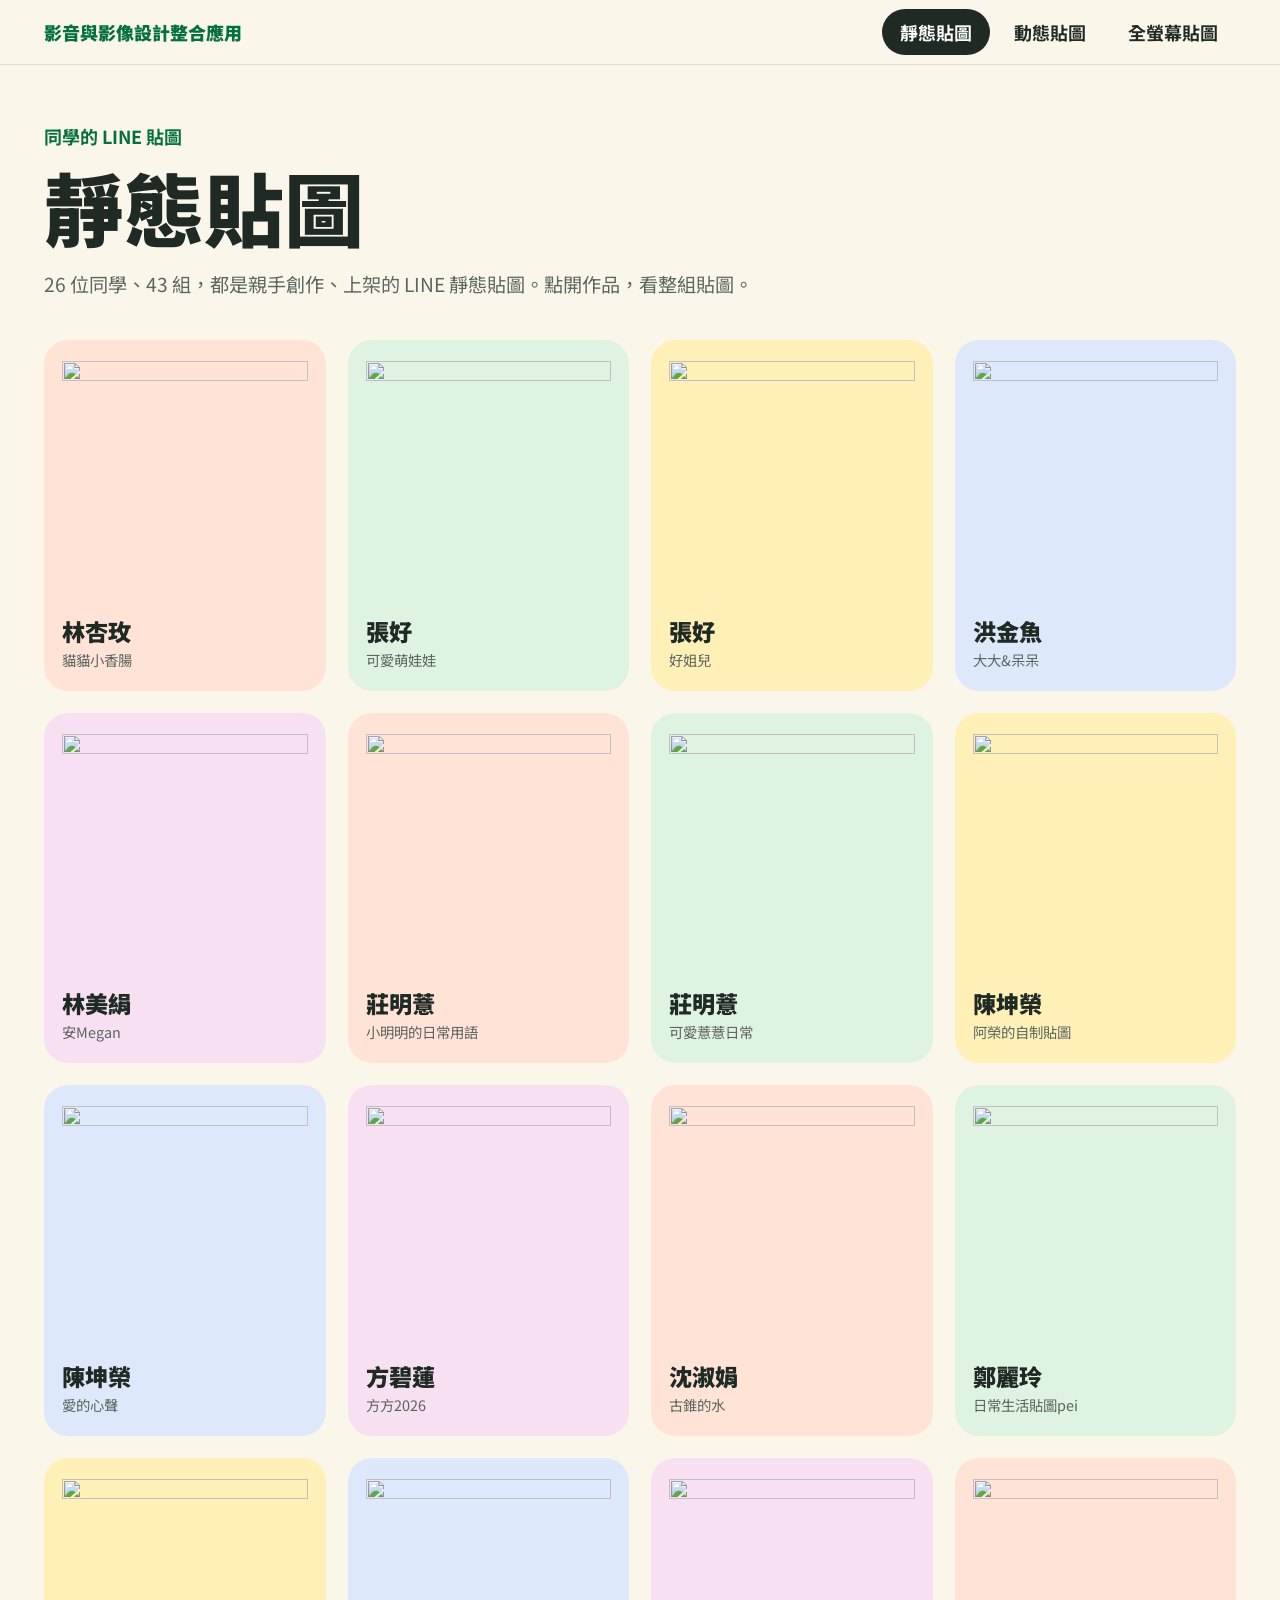
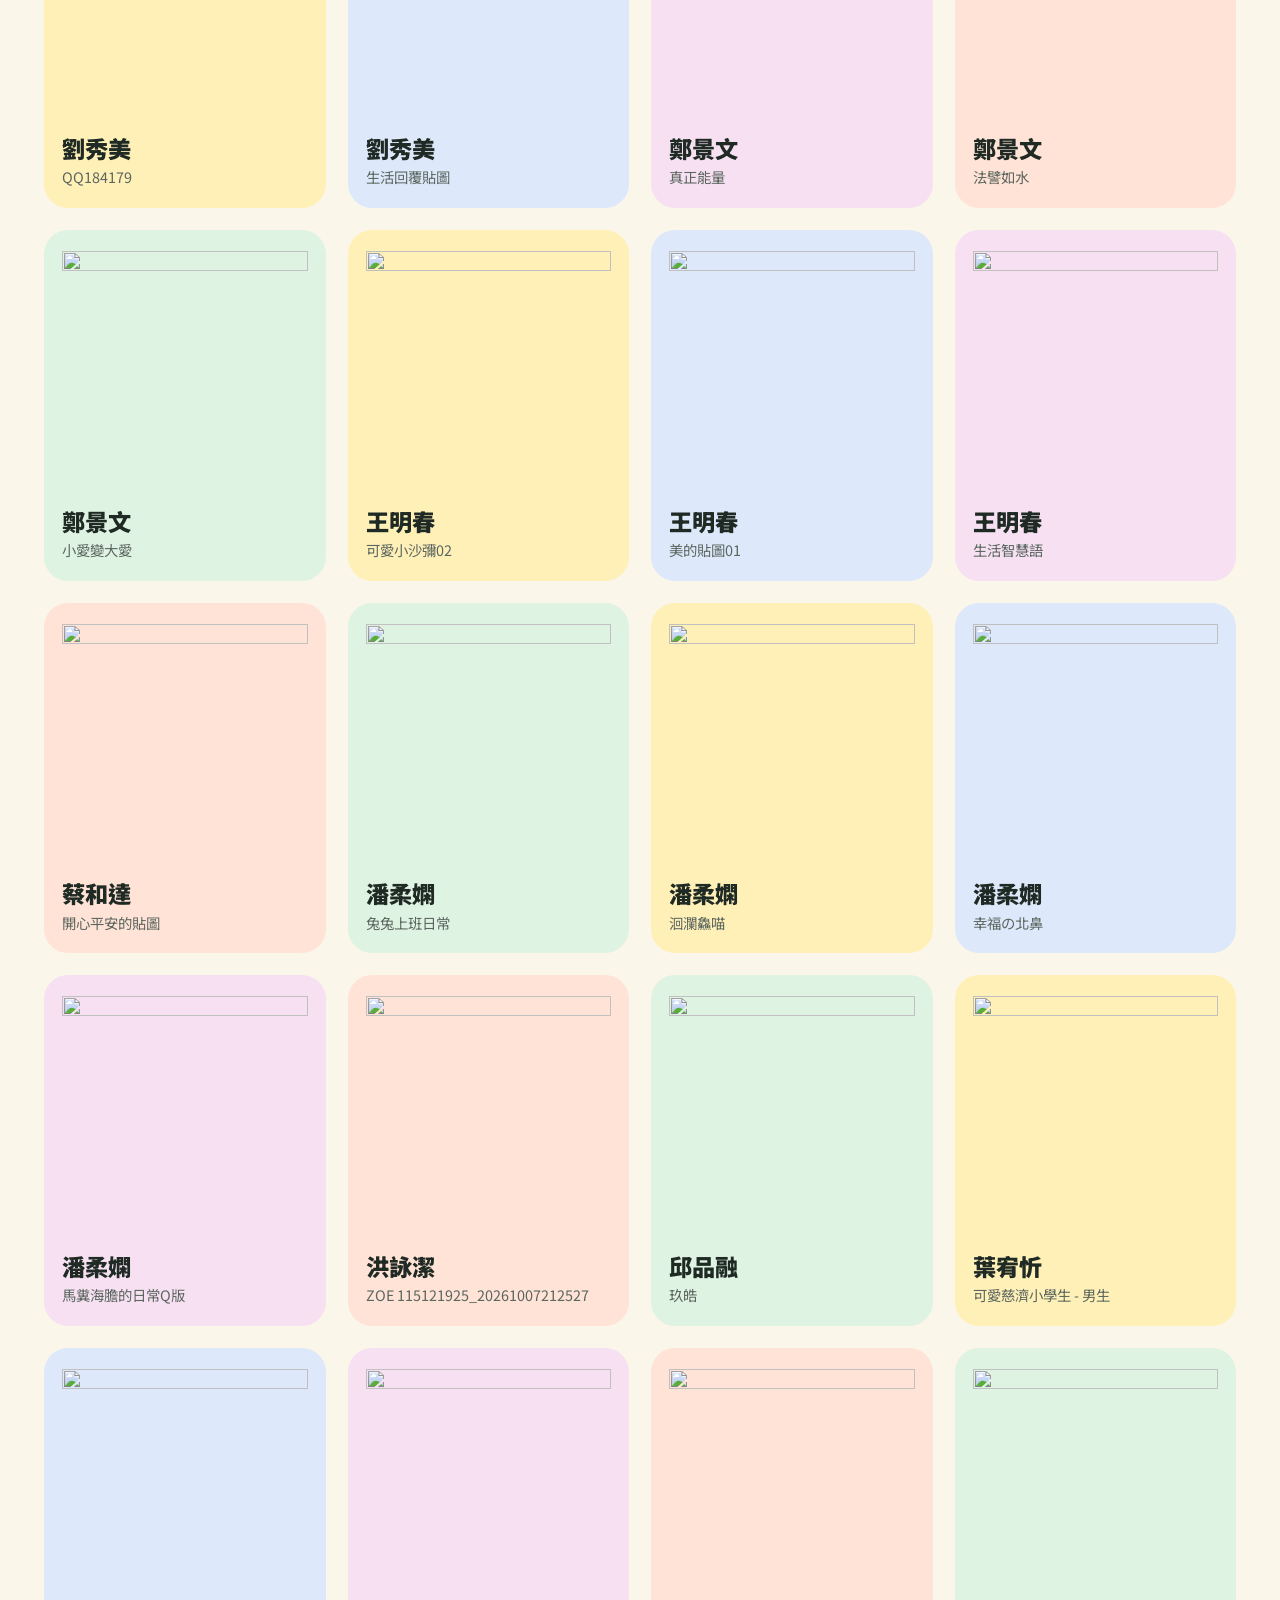
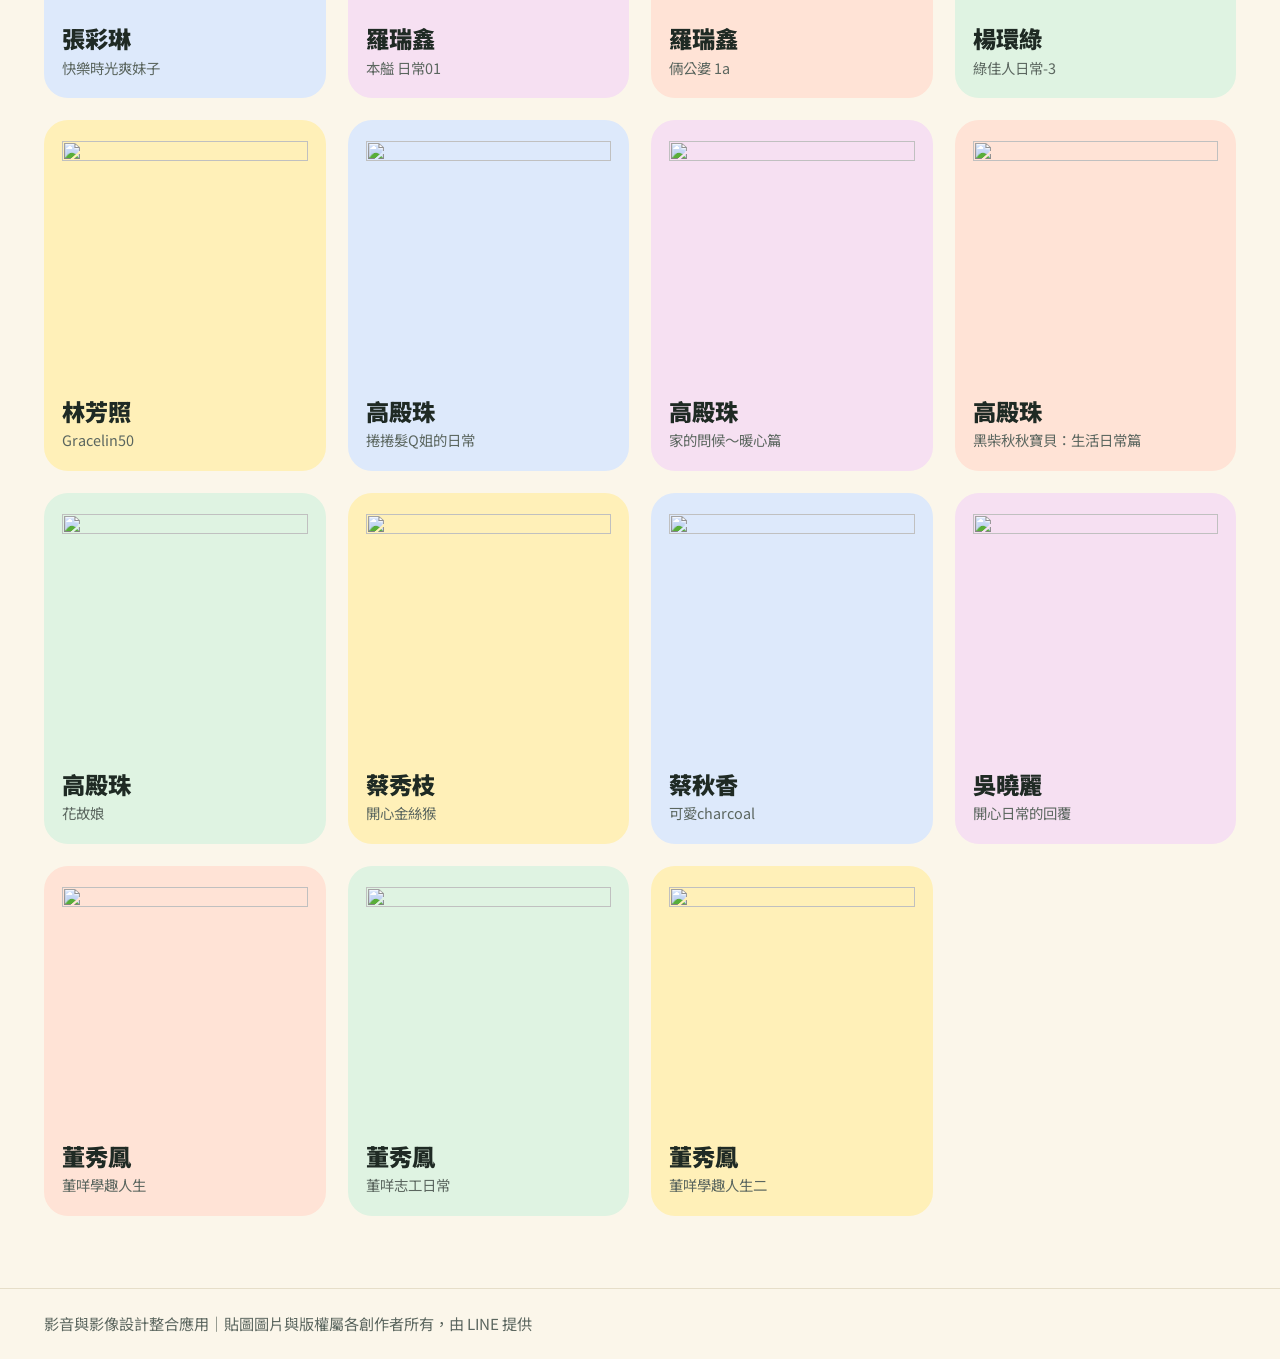
==== index.html @ d30577fb "Add files via upload" ====
<!doctype html>
<html lang="zh-Hant">
<head>
<meta charset="utf-8">
<meta name="viewport" content="width=device-width,initial-scale=1">
<title>靜態貼圖｜影音與影像設計整合應用</title>
<meta name="description" content="影音與影像設計整合應用課程，學生親手創作並上架的 LINE 靜態貼圖。">
<link rel="preconnect" href="https://fonts.googleapis.com">
<link rel="preconnect" href="https://fonts.gstatic.com" crossorigin>
<link href="https://fonts.googleapis.com/css2?family=Noto+Sans+TC:wght@400;500;700;900&display=swap" rel="stylesheet">
<link rel="stylesheet" href="gallery.css">
</head>
<body data-kind="static">
<nav class="topbar" aria-label="貼圖類型">
  <div class="wrap">
    <a class="brand" href="index.html">影音與影像設計整合應用</a>
    <div class="tabs">
      <a href="index.html" aria-current="page">靜態貼圖</a>
      <a href="animated.html">動態貼圖</a>
      <a href="stickers.html">全螢幕貼圖</a>
    </div>
  </div>
</nav>
<div class="wrap">
  <header>
    <div class="course">同學的 LINE 貼圖</div>
    <h1>靜態貼圖</h1>
    <p class="lead"><span id="students"></span> 位同學、<span id="sets"></span> 組，都是親手創作、上架的 LINE 靜態貼圖。點開作品，看整組貼圖。</p>
  </header>
  <main class="grid" id="grid"></main>
</div>
<footer><div class="wrap">影音與影像設計整合應用｜貼圖圖片與版權屬各創作者所有，由 LINE 提供</div></footer>

<dialog id="dlg" aria-labelledby="dName">
  <div class="sheet">
    <div class="stage" id="stage"><img id="stageImg" alt=""></div>
    <div class="info">
      <button class="close" id="close" type="button" aria-label="關閉">×</button>
      <h2 id="dName"></h2>
      <p class="set" id="dSet"></p>
      <p class="tip" id="dTip"></p>
      <div class="thumbs" id="thumbs"></div>
      <a class="store" id="dStore" target="_blank" rel="noopener">到 LINE 貼圖小舖看這組 ↗</a>
    </div>
  </div>
</dialog>

<script>
// 資料來源：學生貼圖連結整理.xlsx。新增作品就加一筆：set 是貼圖組編號（網址最後的數字）；
// first、n 是第一張貼圖的編號與張數，可在 LINE 商店頁查到，查不到時留 0（只顯示主圖）
const WORKS = [
  { name:'林杏玫', set:37259872, title:'貓貓小香腸', first:914107625, n:16 },
  { name:'張好', set:37222917, title:'可愛萌娃娃', first:913228737, n:16 },
  { name:'張好', set:37288421, title:'好姐兒', first:914771297, n:16 },
  { name:'洪金魚', set:37137499, title:'大大&呆呆', first:911196577, n:8 },
  { name:'林美絹', set:37300763, title:'安Megan', first:915084409, n:16 },
  { name:'莊明薏', set:37144976, title:'小明明的日常用語', first:911380385, n:16 },
  { name:'莊明薏', set:37363705, title:'可愛薏薏日常', first:916569505, n:16 },
  { name:'陳坤榮', set:37137330, title:'阿榮的自制貼圖', first:911193545, n:8 },
  { name:'陳坤榮', set:37147687, title:'愛的心聲', first:911444761, n:8 },
  { name:'方碧蓮', set:37137345, title:'方方2026', first:911193761, n:8 },
  { name:'沈淑娟', set:37300795, title:'古錐的水', first:915084969, n:16 },
  { name:'鄭麗玲', set:37159241, title:'日常生活貼圖pei', first:911714897, n:16 },
  { name:'劉秀美', set:37141208, title:'QQ184179', first:911283177, n:8 },
  { name:'劉秀美', set:37214754, title:'生活回覆貼圖', first:913035081, n:16 },
  { name:'鄭景文', set:37137026, title:'真正能量', first:911187369, n:8 },
  { name:'鄭景文', set:37514798, title:'法譬如水', first:920200265, n:8 },
  { name:'鄭景文', set:37452061, title:'小愛變大愛', first:918692025, n:8 },
  { name:'王明春', set:37262075, title:'可愛小沙彌02', first:914158433, n:16 },
  { name:'王明春', set:37430529, title:'美的貼圖01', first:918159545, n:32 },
  { name:'王明春', set:37538288, title:'生活智慧語', first:920761433, n:8 },
  { name:'蔡和達', set:37310462, title:'開心平安的貼圖', first:915300305, n:8 },
  { name:'潘柔嫻', set:37137022, title:'兔兔上班日常', first:911187265, n:16 },
  { name:'潘柔嫻', set:37116670, title:'洄瀾鱻喵', first:910724249, n:24 },
  { name:'潘柔嫻', set:36268414, title:'幸福の北鼻', first:891923777, n:16 },
  { name:'潘柔嫻', set:35573652, title:'馬糞海膽的日常Q版', first:877068305, n:8 },
  { name:'洪詠潔', set:37152303, title:'ZOE 115121925_20261007212527', first:911563881, n:16 },
  { name:'邱品融', set:37137031, title:'玖皓', first:911187481, n:24 },
  { name:'葉宥忻', set:37137368, title:'可愛慈濟小學生 - 男生', first:911194193, n:8 },
  { name:'張彩琳', set:37204869, title:'快樂時光爽妹子', first:912791897, n:16 },
  { name:'羅瑞鑫', set:37355161, title:'本艗 日常01', first:916362809, n:16 },
  { name:'羅瑞鑫', set:37361729, title:'倆公婆 1a', first:916509857, n:16 },
  { name:'楊環綠', set:37302222, title:'綠佳人日常-3', first:915115281, n:16 },
  { name:'林芳照', set:37528142, title:'Gracelin50', first:920510177, n:24 },
  { name:'高殿珠', set:37389856, title:'捲捲髮Q姐的日常', first:917181033, n:16 },
  { name:'高殿珠', set:37229498, title:'家的問候～暖心篇', first:913405217, n:16 },
  { name:'高殿珠', set:37200157, title:'黑柴秋秋寶貝：生活日常篇', first:912680649, n:16 },
  { name:'高殿珠', set:37153997, title:'花故娘', first:911607017, n:8 },
  { name:'蔡秀枝', set:37300803, title:'開心金絲猴', first:915085121, n:16 },
  { name:'蔡秋香', set:37267071, title:'可愛charcoal', first:914286017, n:16 },
  { name:'吳曉麗', set:37300823, title:'開心日常的回覆', first:915085481, n:16 },
  { name:'董秀鳳', set:37171650, title:'董咩學趣人生', first:911996625, n:16 },
  { name:'董秀鳳', set:37172323, title:'董咩志工日常', first:912009121, n:24 },
  { name:'董秀鳳', set:37264048, title:'董咩學趣人生二', first:914214609, n:16 },
];
</script>
<script src="gallery.js"></script>
</body>
</html>
---- gallery.css ----
/* 三個貼圖頁（靜態／動態／全螢幕）共用樣式 */
:root{--bg:#fbf6ea;--ink:#1f2a24;--mut:#5b665f;--green:#06c755;--green-ink:#04713a;--line:#e6dec9;--t0:#ffe3d6;--t1:#dff3e2;--t2:#fff0b8;--t3:#dde9fb;--t4:#f6e0f2}
*{box-sizing:border-box;margin:0}
html{color-scheme:light;scroll-padding-top:80px}
body{background:var(--bg);color:var(--ink);font:400 18px/1.7 "Noto Sans TC","Microsoft JhengHei","PingFang TC",sans-serif}
.wrap{max-width:1240px;margin:auto;padding:0 24px}

/* 固定在上方的切換選單 */
.topbar{position:sticky;top:0;z-index:10;background:rgba(251,246,234,.94);backdrop-filter:blur(8px);border-bottom:1px solid var(--line)}
.topbar .wrap{display:flex;align-items:center;gap:16px;min-height:64px}
.brand{font-weight:900;color:var(--green-ink);text-decoration:none;white-space:nowrap;margin-right:auto}
.tabs{display:flex;gap:6px}
.tabs a{display:block;padding:8px 18px;border-radius:99px;color:var(--ink);font-weight:700;text-decoration:none;white-space:nowrap}
.tabs a:hover{background:#efe8d6}
.tabs a[aria-current=page]{background:var(--ink);color:#fff}
.tabs a:focus-visible,.brand:focus-visible{outline:3px solid var(--green-ink);outline-offset:2px}

header{padding:56px 0 40px}
.course{font-weight:700;color:var(--green-ink)}
h1{font-size:clamp(2.6rem,7vw,5rem);font-weight:900;line-height:1.1;margin:10px 0 18px}
.lead{color:var(--mut);font-size:1.2rem;max-width:40em}
.grid{display:grid;grid-template-columns:repeat(4,minmax(0,1fr));gap:22px;padding-bottom:72px}
.tile{position:relative;display:flex;flex-direction:column;width:100%;padding:18px 18px 20px;border:0;border-radius:24px;font:inherit;color:inherit;text-align:left;cursor:pointer;transition:transform .16s}
.tile:hover{transform:translateY(-5px) rotate(-1deg)}
.tile:focus-visible,.thumb:focus-visible,.close:focus-visible,.store:focus-visible{outline:3px solid var(--green-ink);outline-offset:3px}
.tile img{display:block;width:100%;height:auto;aspect-ratio:1;object-fit:contain;margin-bottom:12px}
.name{font-size:1.45rem;font-weight:900;line-height:1.3}
.set{color:var(--mut);font-size:.9rem;line-height:1.45;margin-top:4px}
footer{border-top:1px solid var(--line);padding:22px 0;color:var(--mut);font-size:.95rem}

dialog{width:min(980px,calc(100vw - 32px));max-height:calc(100dvh - 32px);margin:auto;padding:0;border:0;border-radius:24px;background:#fff;color:var(--ink);overflow:auto}
dialog::backdrop{background:rgba(20,30,24,.72)}
.sheet{display:grid;grid-template-columns:minmax(0,1.1fr) minmax(0,1fr)}
.stage{display:flex;align-items:center;justify-content:center;min-height:440px;padding:24px;background:var(--stage,var(--t1))}
.stage img{display:block;width:100%;max-width:420px;height:auto;aspect-ratio:1;object-fit:contain}
.info{position:relative;display:flex;flex-direction:column;gap:12px;padding:28px 26px}
.info h2{font-size:2rem;font-weight:900;line-height:1.25;padding-right:48px}
.info .set{font-size:1rem}
.close{position:absolute;top:18px;right:18px;width:44px;height:44px;border:0;border-radius:50%;background:#efece2;font:inherit;font-size:1.3rem;color:inherit;cursor:pointer}
.tip{color:var(--mut);font-size:.95rem}
.thumbs{display:grid;grid-template-columns:repeat(4,minmax(0,1fr));gap:8px}
.thumb{padding:4px;border:2px solid transparent;border-radius:12px;background:#f6f3ea;cursor:pointer}
.thumb[aria-pressed=true]{border-color:var(--green-ink);background:#fff}
.thumb img{display:block;width:100%;height:auto;aspect-ratio:1;object-fit:contain}
.store{display:block;margin-top:auto;padding:13px 18px;border-radius:99px;background:var(--green);color:#04210f;font-weight:700;text-align:center;text-decoration:none}

@media(max-width:1020px){.grid{grid-template-columns:repeat(3,minmax(0,1fr))}}
@media(max-width:760px){
  .wrap{padding:0 16px}
  .topbar .wrap{flex-wrap:wrap;gap:4px 12px;padding-top:8px;padding-bottom:8px}
  .brand{font-size:.95rem}
  .tabs{width:100%}
  .tabs a{flex:1;padding:8px 6px;text-align:center;font-size:.95rem}
  header{padding:32px 0 24px}
  .grid{grid-template-columns:repeat(2,minmax(0,1fr));gap:14px}
  .tile{padding:12px 12px 16px;border-radius:18px}

  .name{font-size:1.25rem}
  .sheet{grid-template-columns:minmax(0,1fr)}
  .stage{min-height:0;padding:16px}
  .stage img{max-width:280px}
  .info{padding:20px 16px}
}
@media(prefers-reduced-motion:reduce){.tile{transition:none}.tile:hover{transform:none}}
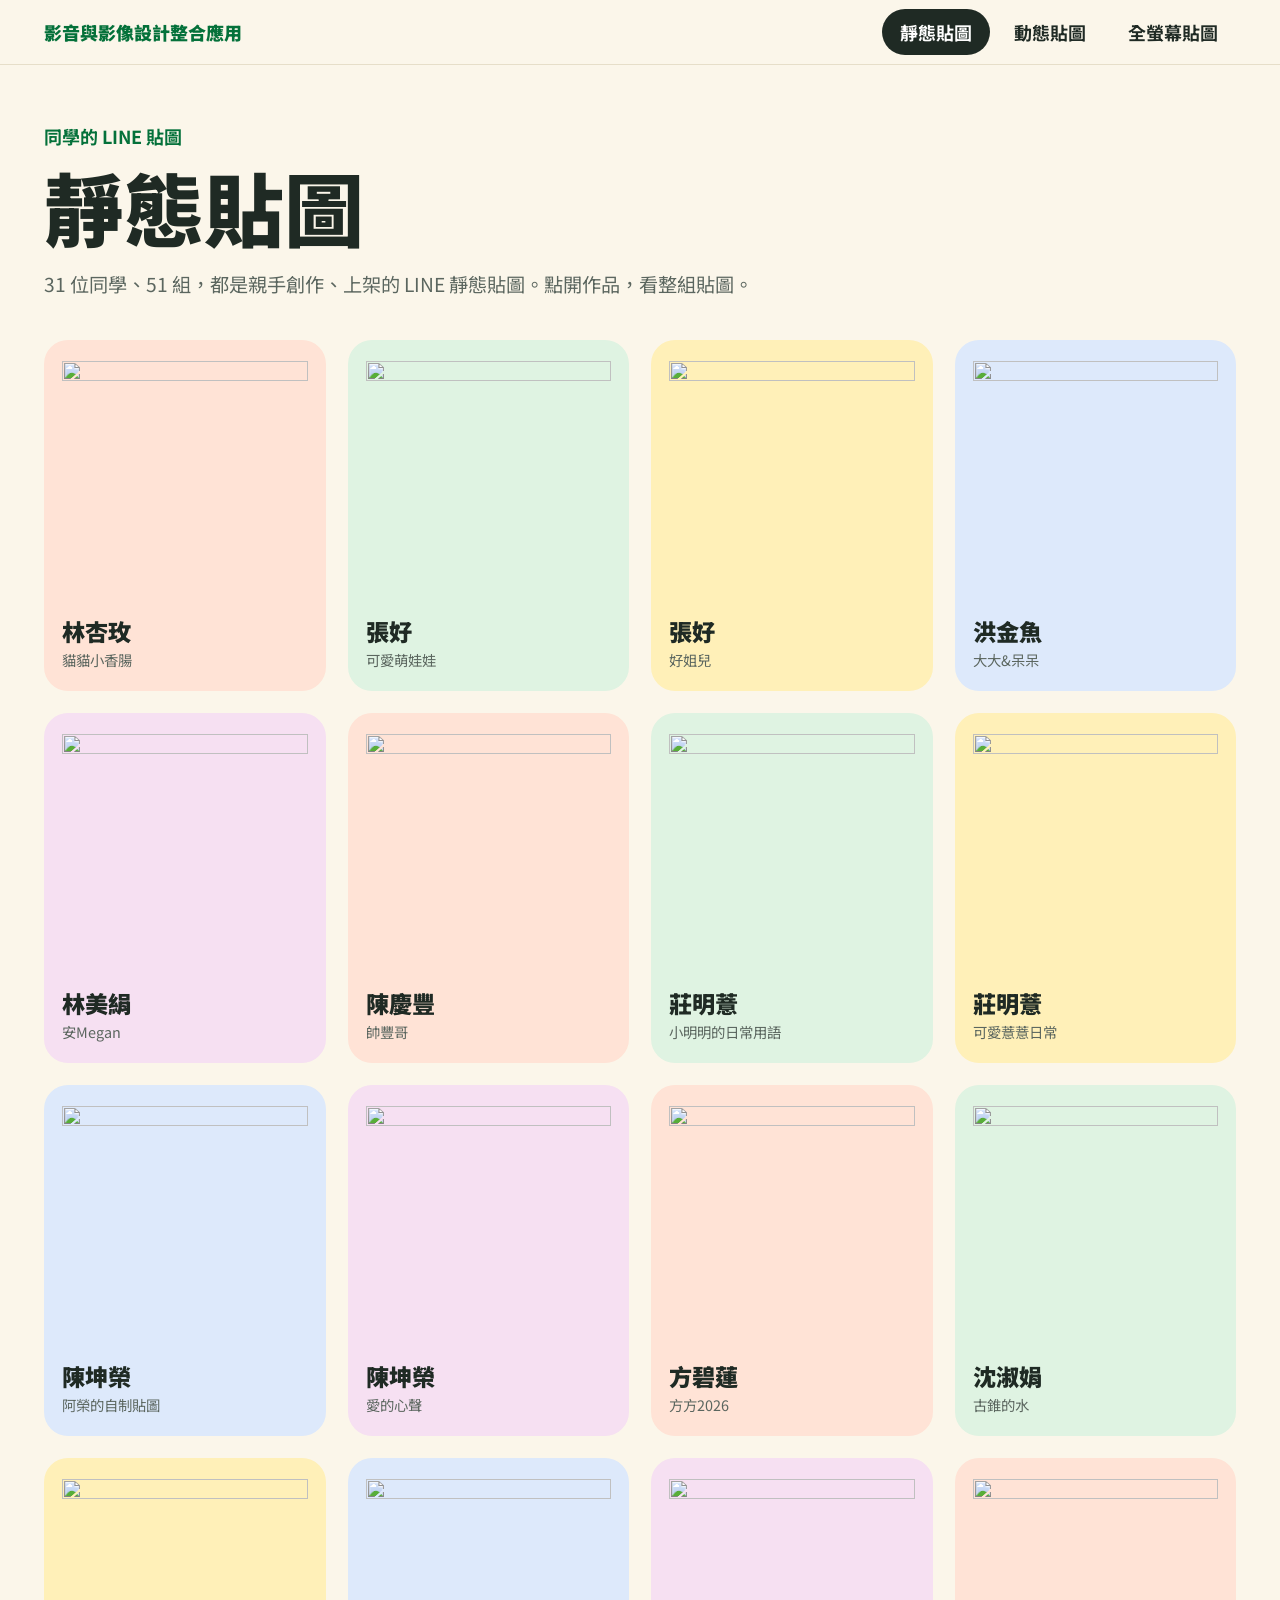
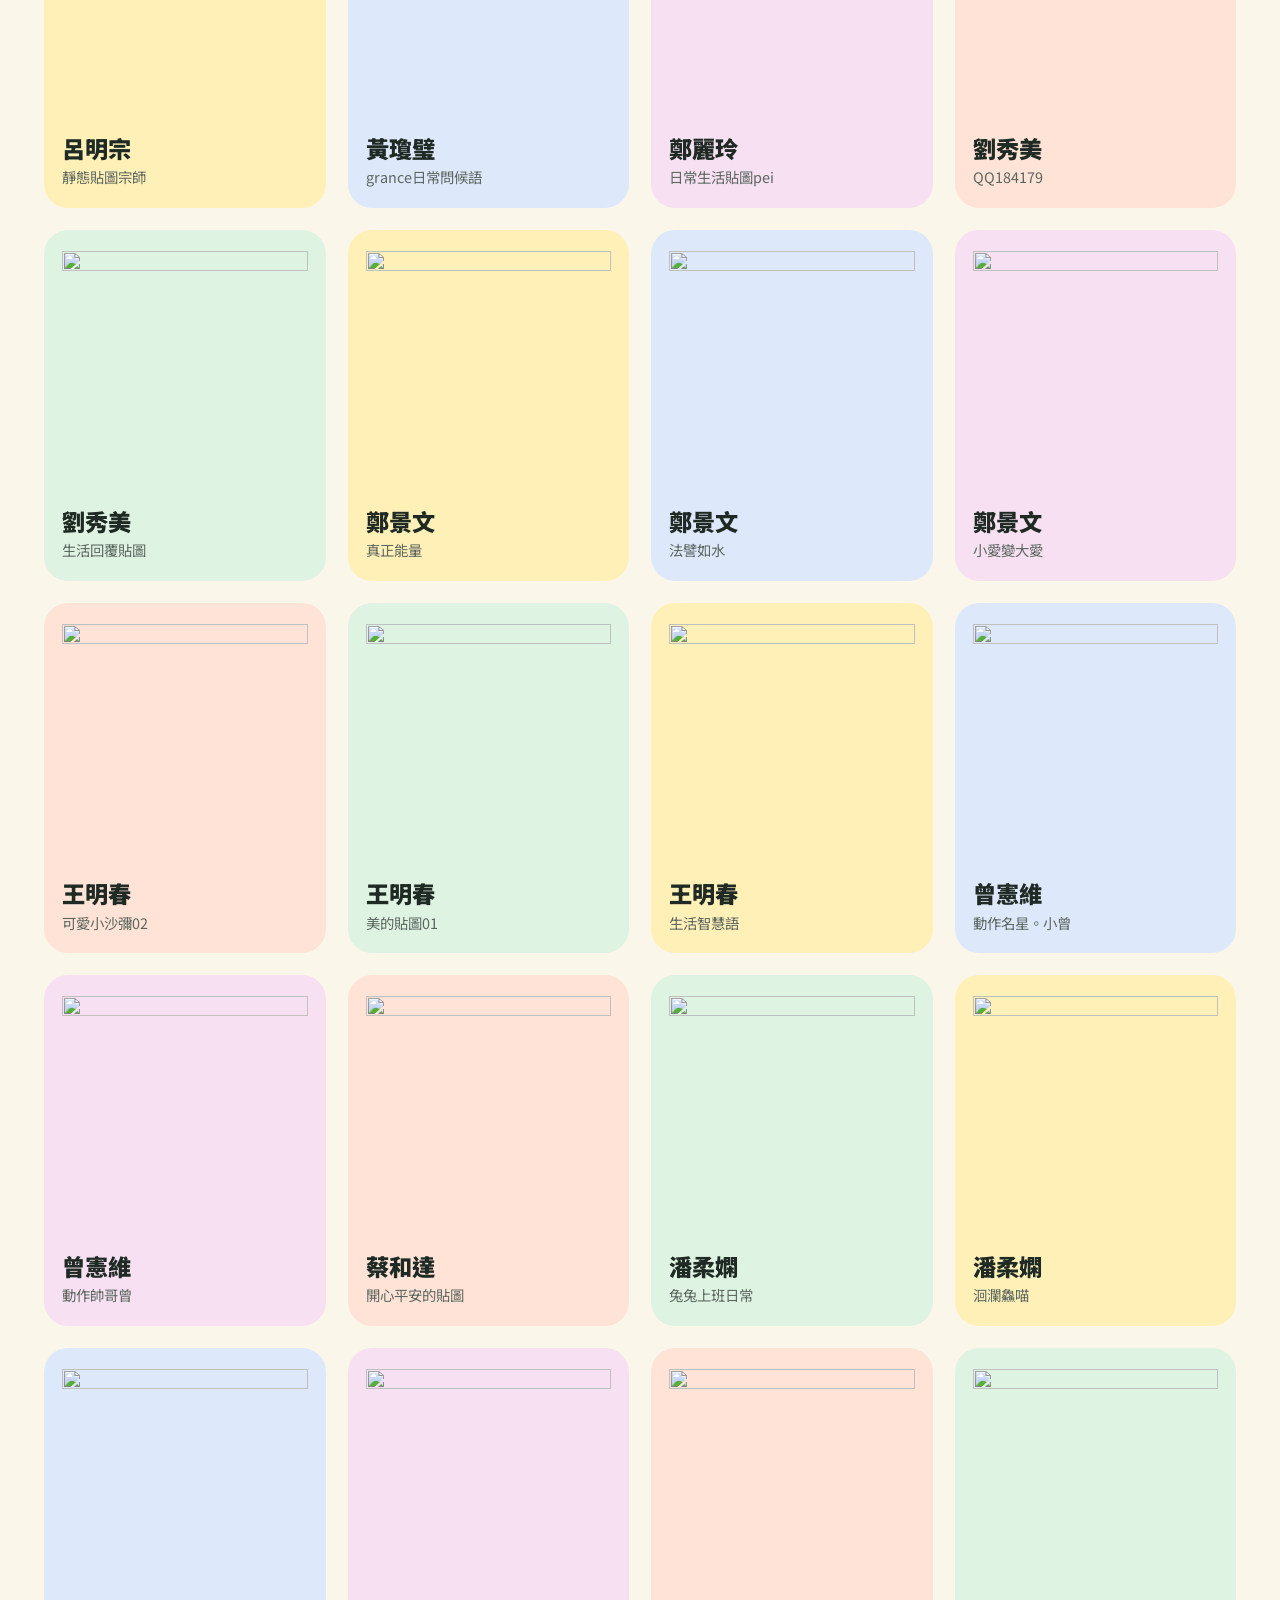
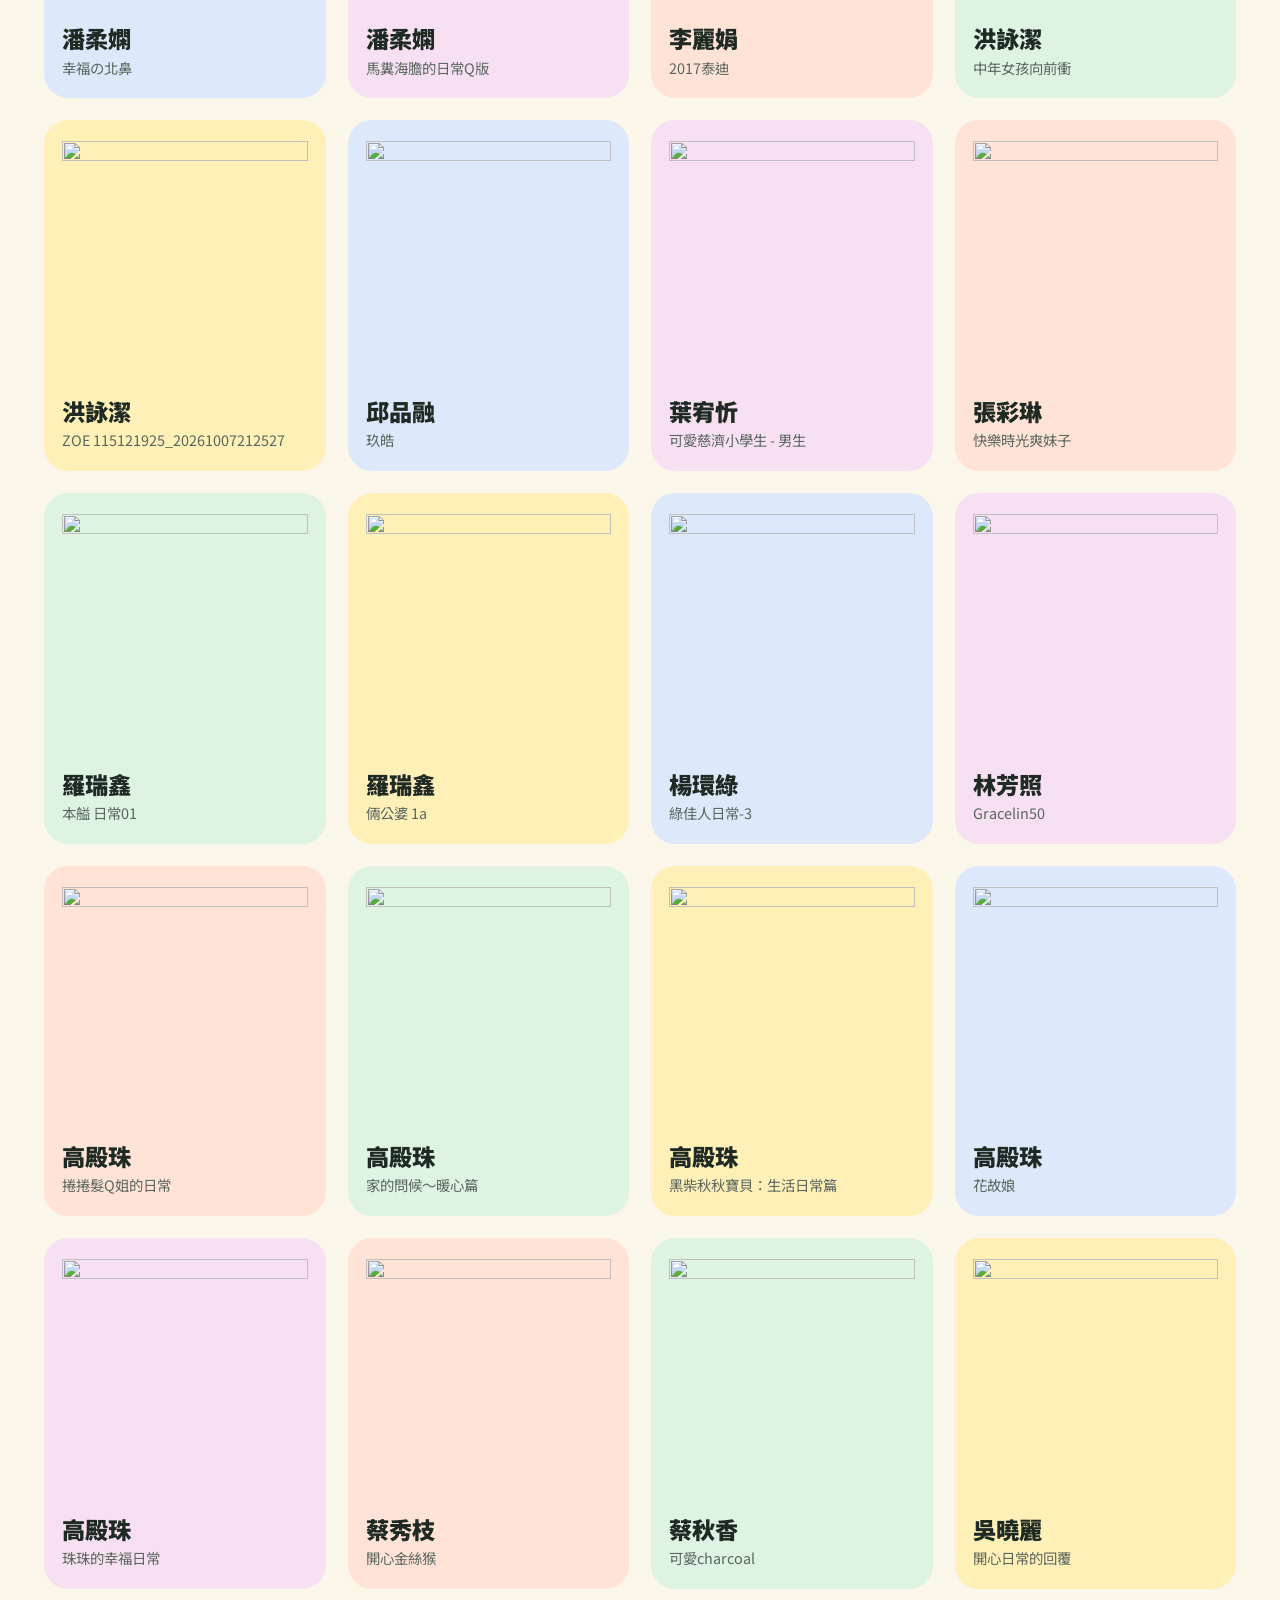
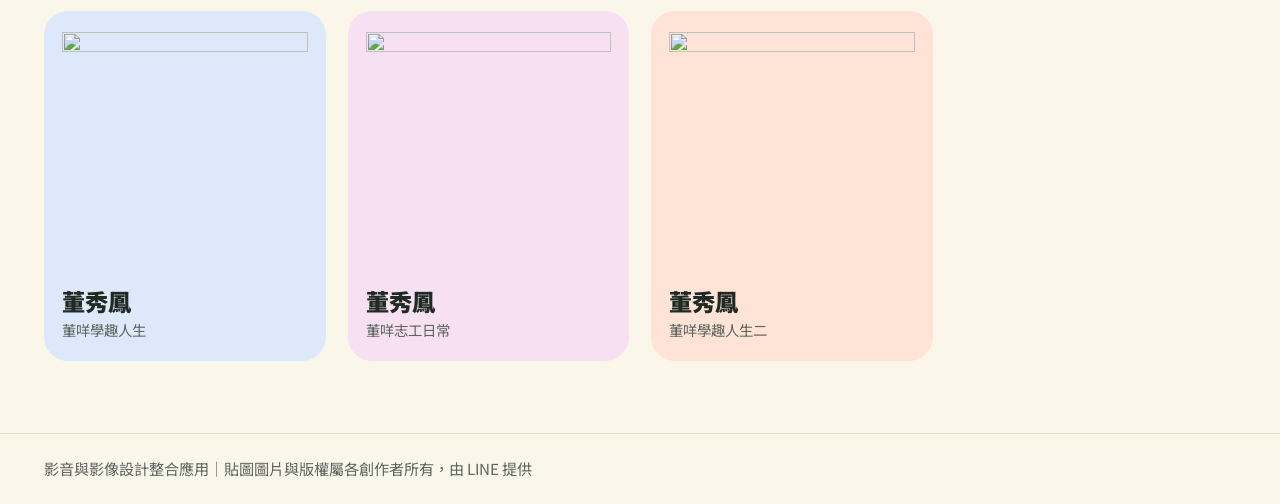
==== commit 83d57d3a: "Add files via upload" ====
--- a/index.html
+++ b/index.html
@@ -54,12 +54,15 @@
   { name:'張好', set:37288421, title:'好姐兒', first:914771297, n:16 },
   { name:'洪金魚', set:37137499, title:'大大&呆呆', first:911196577, n:8 },
   { name:'林美絹', set:37300763, title:'安Megan', first:915084409, n:16 },
+  { name:'陳慶豐', set:37300799, title:'帥豐哥', first:915085041, n:16 },
   { name:'莊明薏', set:37144976, title:'小明明的日常用語', first:911380385, n:16 },
   { name:'莊明薏', set:37363705, title:'可愛薏薏日常', first:916569505, n:16 },
   { name:'陳坤榮', set:37137330, title:'阿榮的自制貼圖', first:911193545, n:8 },
   { name:'陳坤榮', set:37147687, title:'愛的心聲', first:911444761, n:8 },
   { name:'方碧蓮', set:37137345, title:'方方2026', first:911193761, n:8 },
   { name:'沈淑娟', set:37300795, title:'古錐的水', first:915084969, n:16 },
+  { name:'呂明宗', set:37343362, title:'靜態貼圖宗師', first:916080225, n:8 },
+  { name:'黃瓊璧', set:36977688, title:'grance日常問候語', first:907509457, n:16 },
   { name:'鄭麗玲', set:37159241, title:'日常生活貼圖pei', first:911714897, n:16 },
   { name:'劉秀美', set:37141208, title:'QQ184179', first:911283177, n:8 },
   { name:'劉秀美', set:37214754, title:'生活回覆貼圖', first:913035081, n:16 },
@@ -69,11 +72,15 @@
   { name:'王明春', set:37262075, title:'可愛小沙彌02', first:914158433, n:16 },
   { name:'王明春', set:37430529, title:'美的貼圖01', first:918159545, n:32 },
   { name:'王明春', set:37538288, title:'生活智慧語', first:920761433, n:8 },
+  { name:'曾憲維', set:37137326, title:'動作名星。小曾', first:911193449, n:8 },
+  { name:'曾憲維', set:37137348, title:'動作帥哥曾', first:911193809, n:8 },
   { name:'蔡和達', set:37310462, title:'開心平安的貼圖', first:915300305, n:8 },
   { name:'潘柔嫻', set:37137022, title:'兔兔上班日常', first:911187265, n:16 },
   { name:'潘柔嫻', set:37116670, title:'洄瀾鱻喵', first:910724249, n:24 },
   { name:'潘柔嫻', set:36268414, title:'幸福の北鼻', first:891923777, n:16 },
   { name:'潘柔嫻', set:35573652, title:'馬糞海膽的日常Q版', first:877068305, n:8 },
+  { name:'李麗娟', set:37300782, title:'2017泰迪', first:915084721, n:16 },
+  { name:'洪詠潔', set:37744215, title:'中年女孩向前衝', first:925777137, n:8 },
   { name:'洪詠潔', set:37152303, title:'ZOE 115121925_20261007212527', first:911563881, n:16 },
   { name:'邱品融', set:37137031, title:'玖皓', first:911187481, n:24 },
   { name:'葉宥忻', set:37137368, title:'可愛慈濟小學生 - 男生', first:911194193, n:8 },
@@ -86,6 +93,7 @@
   { name:'高殿珠', set:37229498, title:'家的問候～暖心篇', first:913405217, n:16 },
   { name:'高殿珠', set:37200157, title:'黑柴秋秋寶貝：生活日常篇', first:912680649, n:16 },
   { name:'高殿珠', set:37153997, title:'花故娘', first:911607017, n:8 },
+  { name:'高殿珠', set:37828117, title:'珠珠的幸福日常', first:927794745, n:32 },
   { name:'蔡秀枝', set:37300803, title:'開心金絲猴', first:915085121, n:16 },
   { name:'蔡秋香', set:37267071, title:'可愛charcoal', first:914286017, n:16 },
   { name:'吳曉麗', set:37300823, title:'開心日常的回覆', first:915085481, n:16 },
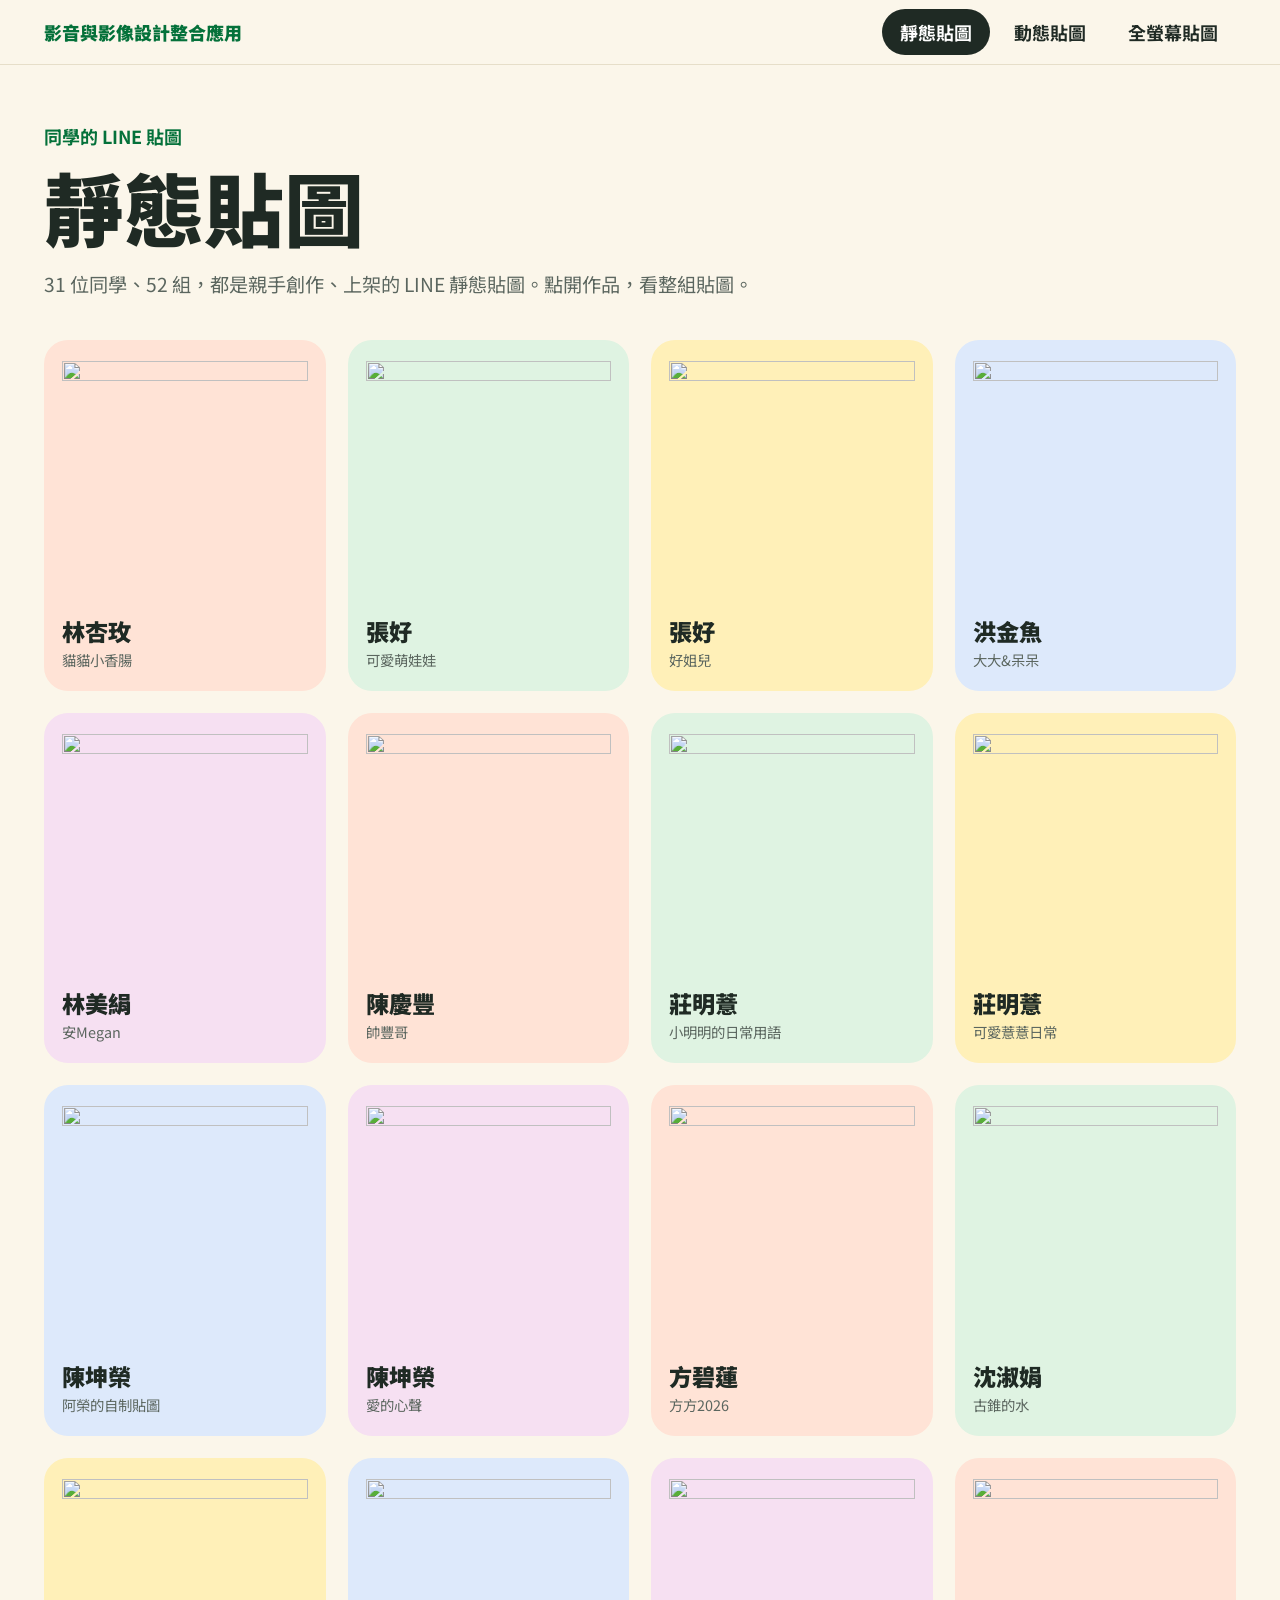
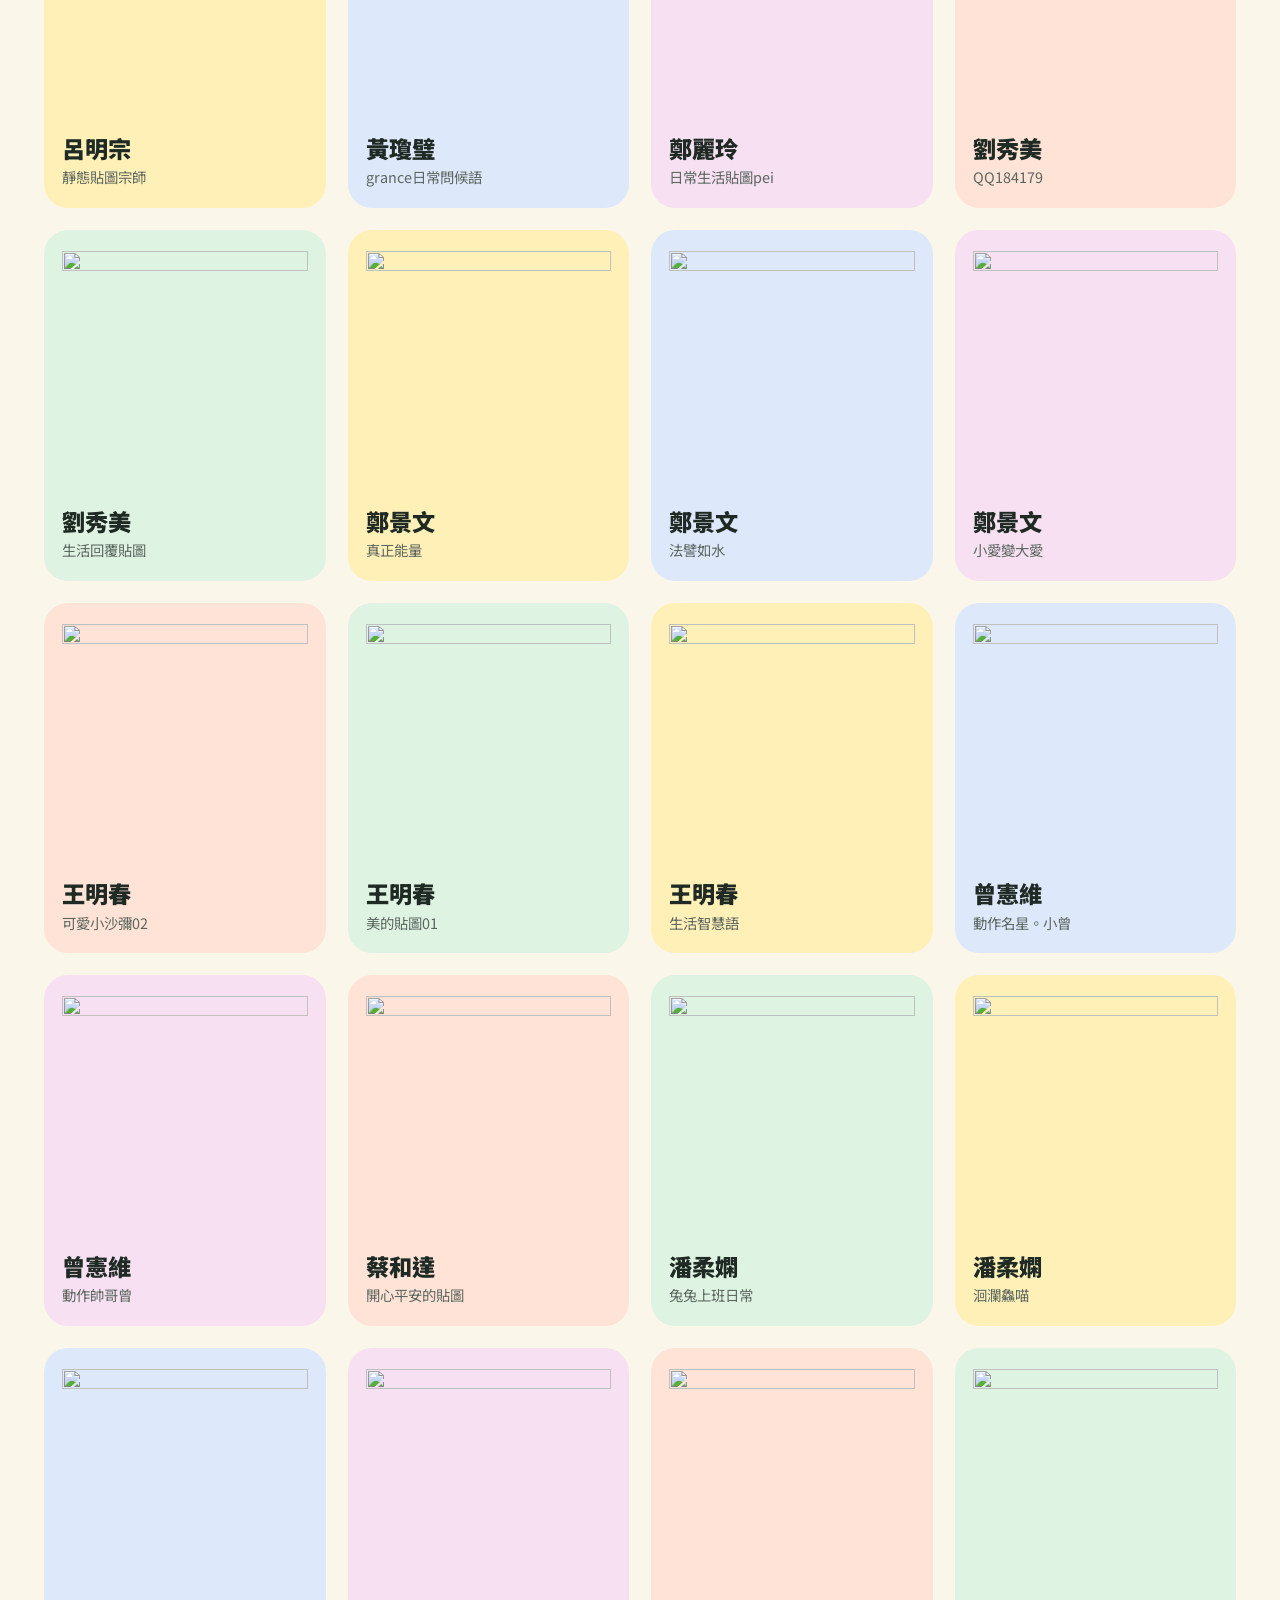
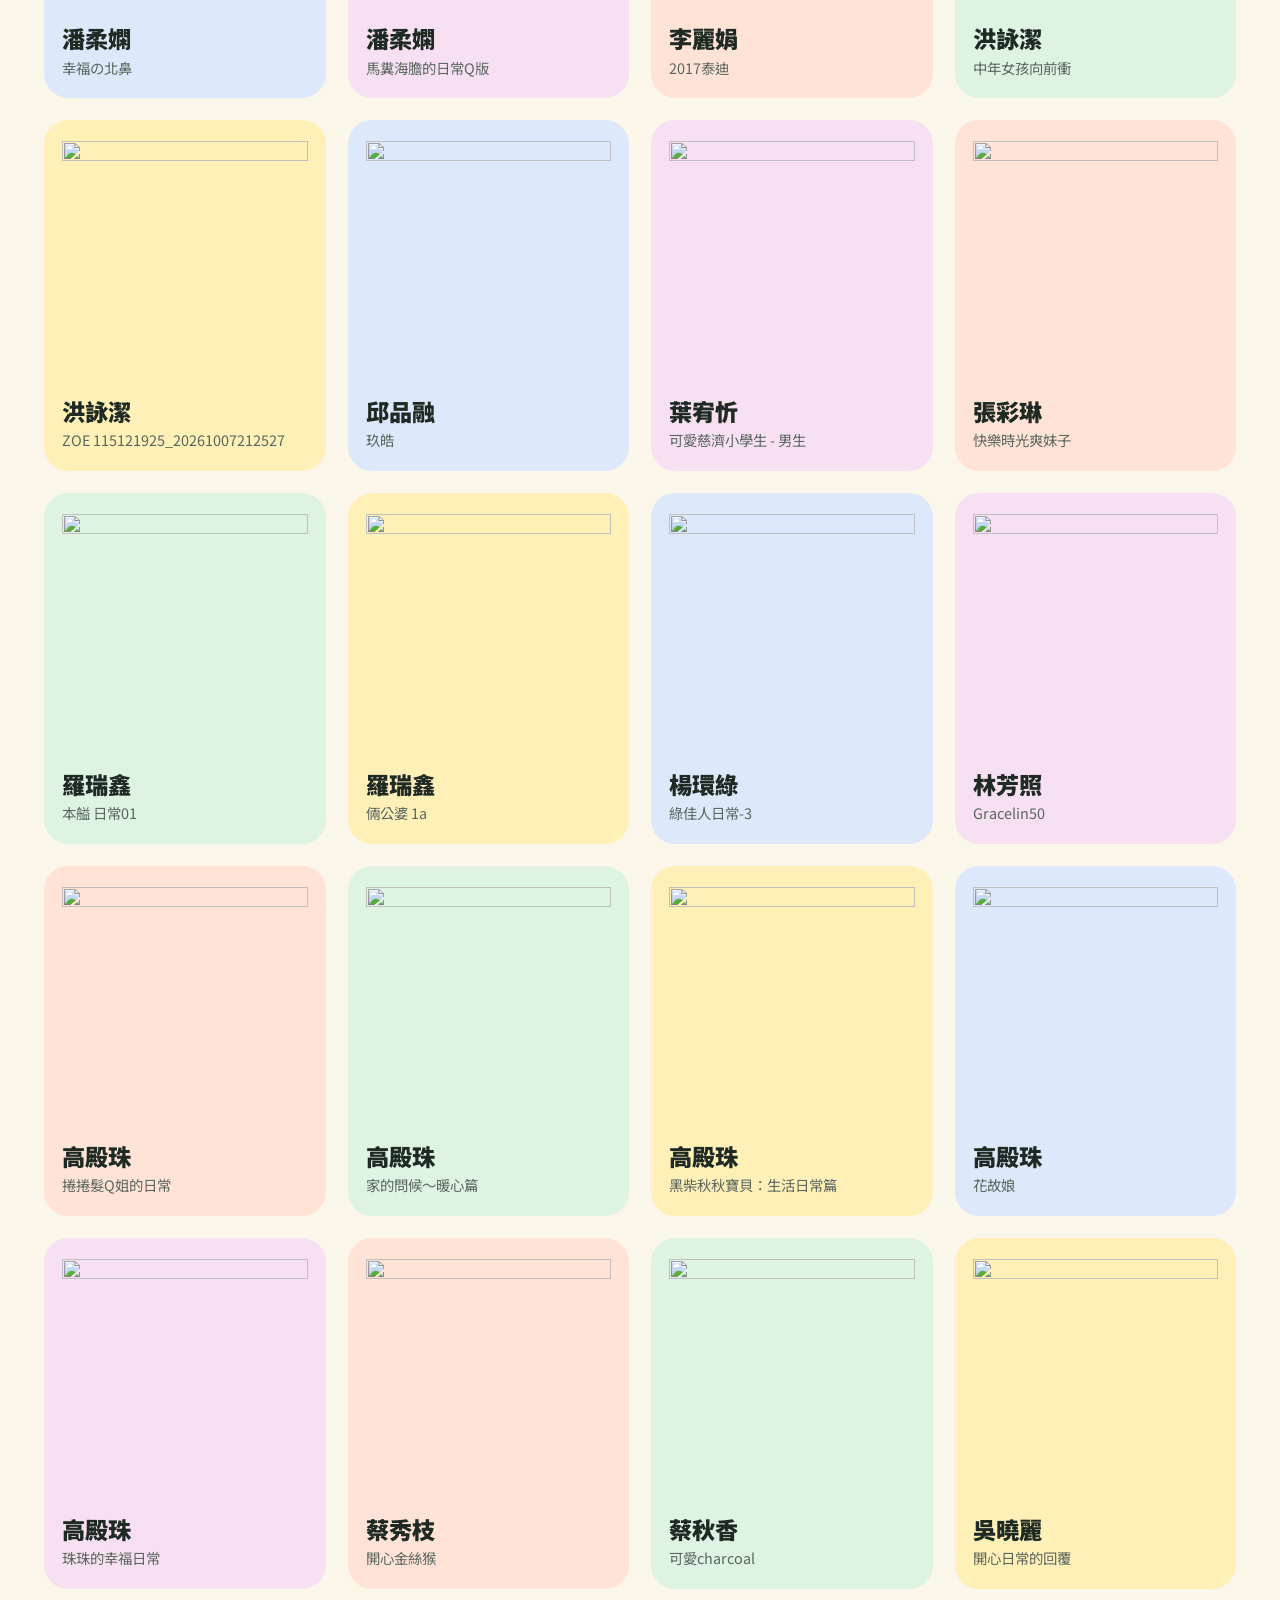
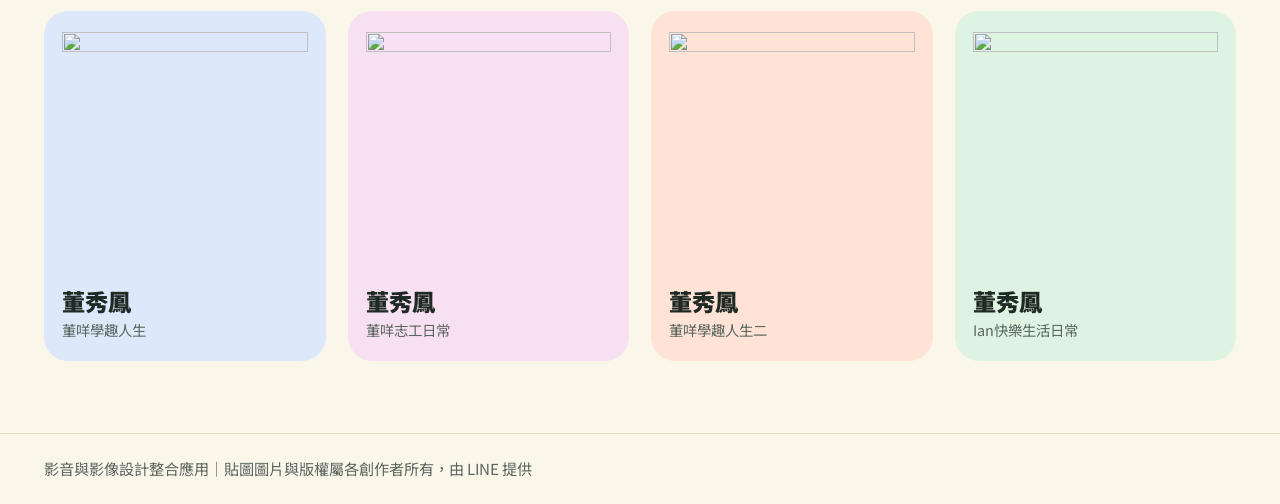
==== commit 080bacfa: "Add files via upload" ====
--- a/index.html
+++ b/index.html
@@ -100,6 +100,7 @@
   { name:'董秀鳳', set:37171650, title:'董咩學趣人生', first:911996625, n:16 },
   { name:'董秀鳳', set:37172323, title:'董咩志工日常', first:912009121, n:24 },
   { name:'董秀鳳', set:37264048, title:'董咩學趣人生二', first:914214609, n:16 },
+  { name:'董秀鳳', set:37300833, title:'Ian快樂生活日常', first:915085633, n:24 },
 ];
 </script>
 <script src="gallery.js"></script>
